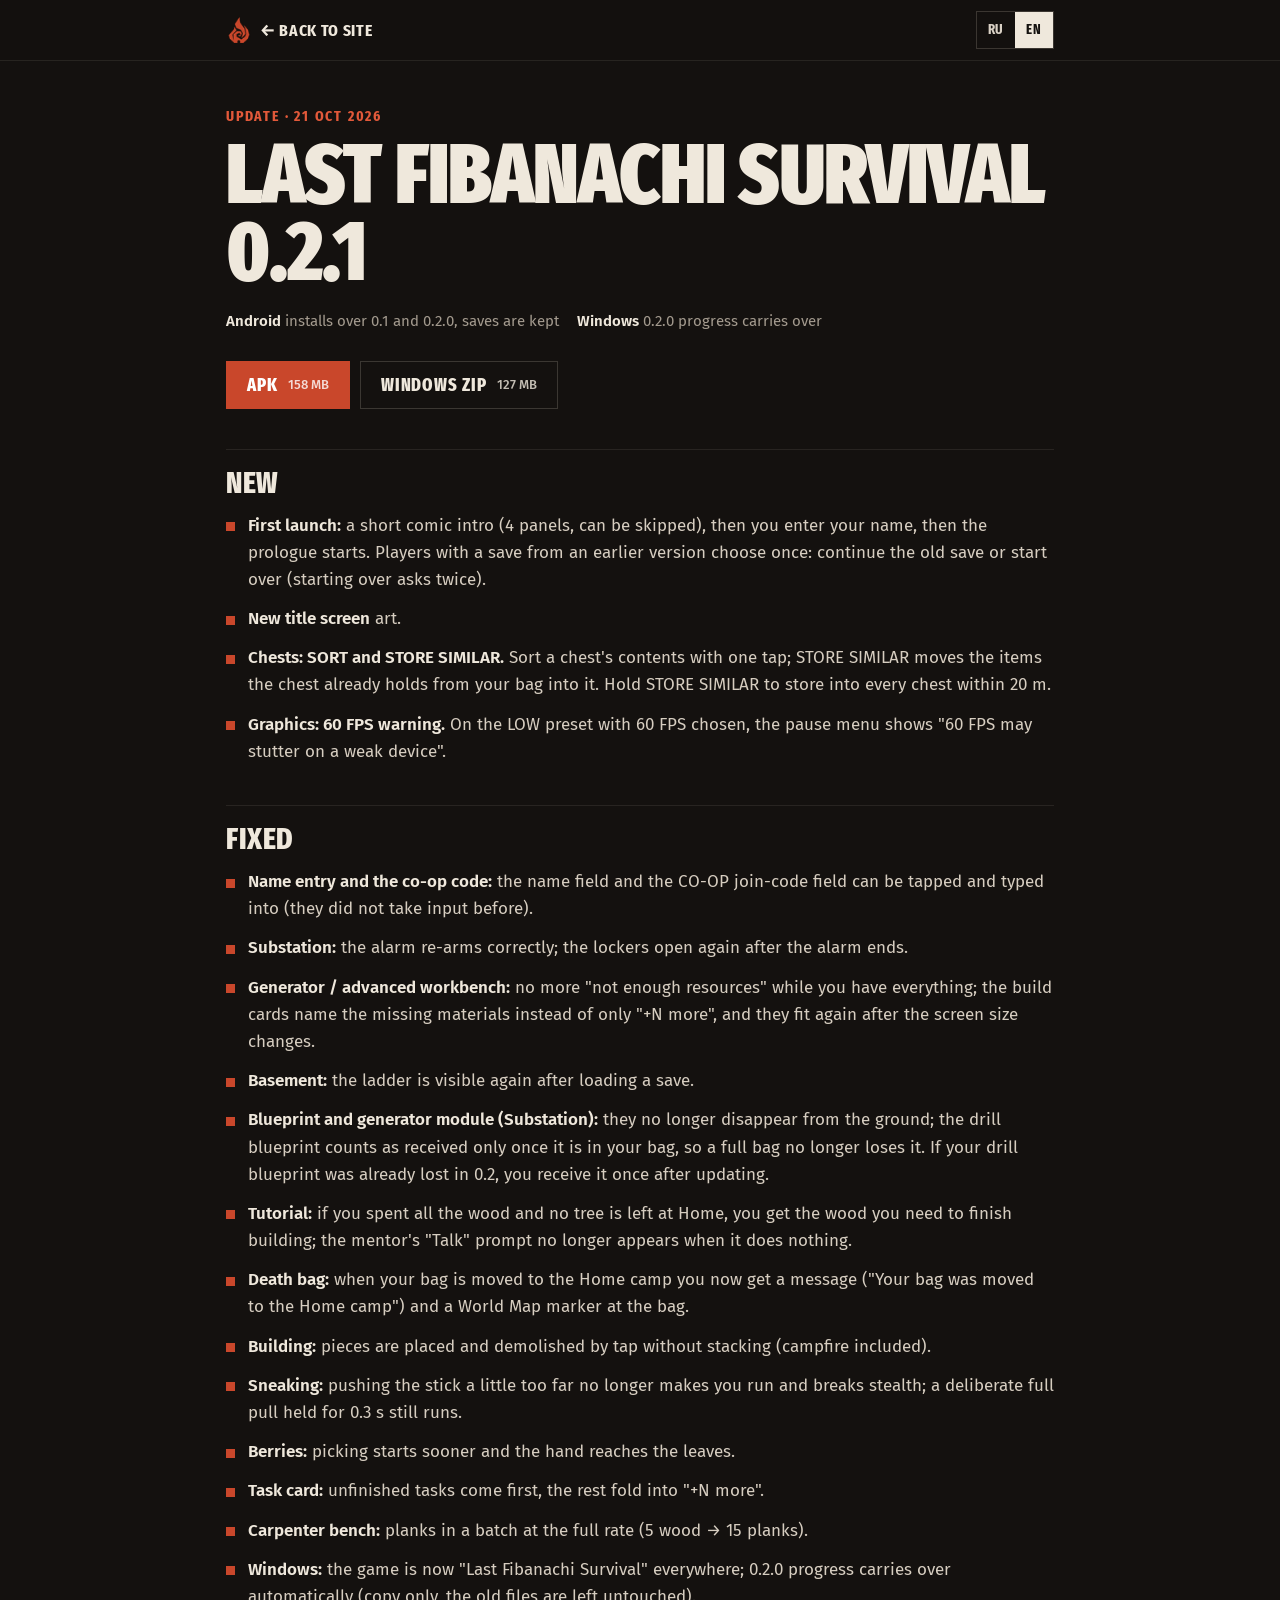
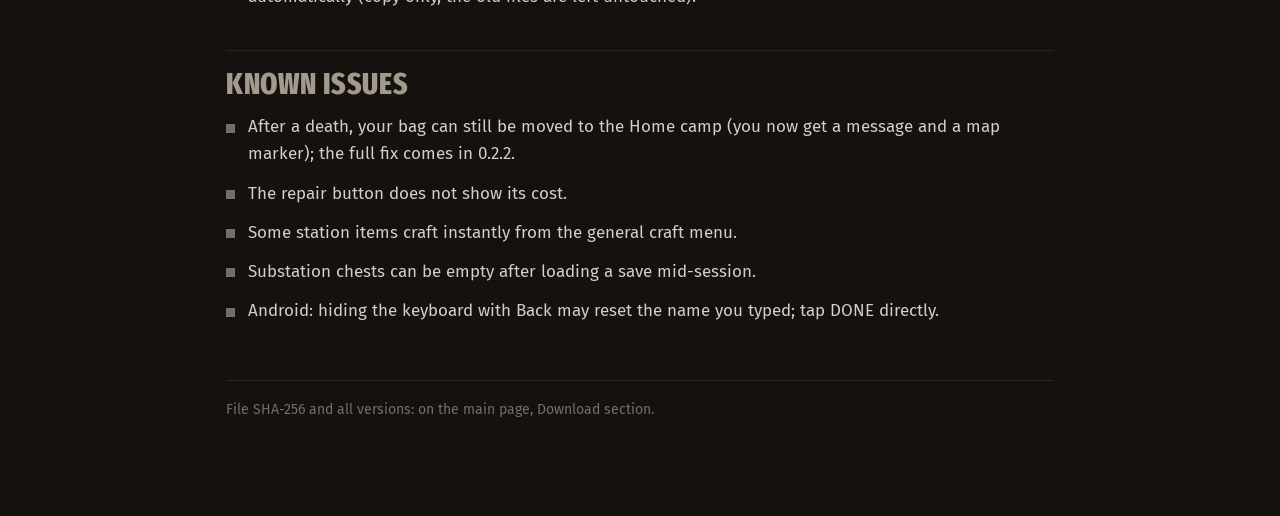
==== changelog-0.2.1.html @ 83b763fc "Add full 0.2.1 changelog page (RU/EN) and link it from news + versions Co-Authored-By: Claude Opus 5" ====
<!doctype html>
<html lang="ru">
<head>
<meta charset="utf-8">
<meta name="viewport" content="width=device-width, initial-scale=1, viewport-fit=cover">
<meta name="description" content="Last Fibanachi Survival 0.2.1: полный список изменений / full changelog.">
<meta name="theme-color" content="#14110f">
<link rel="icon" type="image/png" sizes="32x32" href="favicon-32.png">
<link rel="apple-touch-icon" href="apple-touch-icon.png">
<title>0.2.1 Changelog | Last Fibanachi Survival</title>
<link rel="preconnect" href="https://fonts.googleapis.com">
<link rel="preconnect" href="https://fonts.gstatic.com" crossorigin>
<link rel="stylesheet" href="https://fonts.googleapis.com/css2?family=Fira+Sans+Extra+Condensed:wght@500;700;800;900&family=Fira+Sans:wght@400;500;600&display=swap">
<style>
:root{--soot:#14110f;--concrete:#1d1a17;--slab:#26221e;--seam:rgba(236,226,212,.09);--seam-2:rgba(236,226,212,.18);--bone:#efe8dc;--ash:#a39a8e;--dust:#766e64;--rust:#c9472b;--rust-hi:#e2593a;--gas:#8fae5a;--display:"Fira Sans Extra Condensed","Arial Narrow",sans-serif;--body:"Fira Sans","Segoe UI",system-ui,sans-serif;color-scheme:dark}
*{box-sizing:border-box}
body{margin:0;background:var(--soot);color:var(--bone);font:400 17px/1.6 var(--body);-webkit-font-smoothing:antialiased}
a{color:inherit}
.bar{position:sticky;top:0;z-index:5;background:rgba(20,17,15,.92);backdrop-filter:blur(8px);border-bottom:1px solid var(--seam)}
.bar .in{max-width:860px;margin:0 auto;padding:0 16px;height:60px;display:flex;align-items:center;gap:16px}
.back{display:inline-flex;align-items:center;gap:8px;text-decoration:none;font:700 17px/1 var(--display);letter-spacing:.04em;text-transform:uppercase}
.back:hover{color:var(--rust-hi)}
.back img{width:26px;height:26px}
.lang{margin-left:auto;display:inline-flex;border:1px solid var(--seam-2)}
.lang button{font:700 14px/1 var(--display);letter-spacing:.06em;color:#d9d1c5;background:transparent;border:0;padding:0 11px;min-height:36px;cursor:pointer}
.lang button[aria-pressed="true"]{background:var(--bone);color:var(--soot)}
main{max-width:860px;margin:0 auto;padding:48px 16px 80px}
.kicker{font:700 15px/1 var(--display);letter-spacing:.12em;text-transform:uppercase;color:var(--rust-hi)}
h1{font:900 clamp(44px,9vw,84px)/.92 var(--display);text-transform:uppercase;margin:12px 0 18px;letter-spacing:-.01em}
.meta{color:var(--ash);font-size:15px;display:flex;flex-wrap:wrap;gap:6px 18px;margin-bottom:28px}
.meta b{color:var(--bone);font-weight:600}
.dl{display:flex;flex-wrap:wrap;gap:10px;margin:0 0 40px}
.btn{display:inline-flex;align-items:center;gap:10px;min-height:48px;padding:0 20px;font:800 18px/1 var(--display);letter-spacing:.05em;text-transform:uppercase;text-decoration:none;border:1px solid var(--seam-2)}
.btn.rust{background:var(--rust);border-color:var(--rust);color:#fff}
.btn:hover{border-color:var(--rust-hi)}
.btn small{font:500 13px/1 var(--body);opacity:.8;text-transform:none;letter-spacing:0}
h2{font:800 30px/1 var(--display);text-transform:uppercase;letter-spacing:.02em;margin:40px 0 14px;padding-top:18px;border-top:1px solid var(--seam)}
h2.known{color:var(--ash)}
ul{margin:0;padding:0;list-style:none;display:grid;gap:12px}
li{position:relative;padding-left:22px;color:#d6cdc0}
li::before{content:"";position:absolute;left:0;top:.62em;width:9px;height:9px;background:var(--rust)}
h2.known + ul li::before{background:var(--dust)}
li b{color:var(--bone);font-weight:600}
code{font:500 .9em/1 ui-monospace,Consolas,monospace;background:var(--slab);padding:2px 5px}
.foot{margin-top:56px;color:var(--dust);font-size:14px;border-top:1px solid var(--seam);padding-top:18px}
[data-l]{display:none}
html[lang="ru"] [data-l="ru"],html[lang="en"] [data-l="en"]{display:block}
html[lang="ru"] .meta[data-l="ru"],html[lang="en"] .meta[data-l="en"]{display:flex}
html[lang="ru"] span[data-l="ru"],html[lang="en"] span[data-l="en"]{display:inline}
@media (max-width:520px){body{font-size:16px}h2{font-size:26px}}
</style>
</head>
<body>
<header class="bar"><div class="in">
  <a class="back" href="./#versions"><img src="favicon-32.png" alt=""><span data-l="ru">← На сайт</span><span data-l="en">← Back to site</span></a>
  <div class="lang" role="group" aria-label="Language"><button type="button" data-set="ru" aria-pressed="true">RU</button><button type="button" data-set="en" aria-pressed="false">EN</button></div>
</div></header>
<main>
  <div class="kicker"><span data-l="ru">Обновление · 21.10.2026</span><span data-l="en">Update · 21 Oct 2026</span></div>
  <h1>Last Fibanachi Survival 0.2.1</h1>
  <div class="meta" data-l="ru"><span><b>Android</b> ставится поверх 0.1 и 0.2.0, сохранения остаются</span><span><b>Windows</b> прогресс 0.2.0 переносится сам</span></div>
  <div class="meta" data-l="en"><span><b>Android</b> installs over 0.1 and 0.2.0, saves are kept</span><span><b>Windows</b> 0.2.0 progress carries over</span></div>
  <div class="dl">
    <a class="btn rust" href="https://github.com/multiringcompany-sketch/fibanachi-site/releases/latest/download/LastFibanachiSurvival_Android.apk" download>APK <small>158 MB</small></a>
    <a class="btn" href="https://github.com/multiringcompany-sketch/fibanachi-site/releases/latest/download/LastFibanachiSurvival_Windows.zip" download>Windows ZIP <small>127 MB</small></a>
  </div>
  <section data-l="ru" lang="ru">
<h2>Новое</h2>
<ul>
<li><b>Первый запуск:</b> короткое комикс-вступление (4 кадра, можно пропустить), затем ввод имени, затем пролог. Если есть сохранение из прошлой версии — один раз выбираешь: продолжить его или начать заново (начать заново спрашивает дважды).</li>
<li><b>Новый титульный экран.</b></li>
<li><b>Сундуки: СОРТИРОВКА и «ПОЛОЖИТЬ ПОХОЖЕЕ».</b> Сортировка содержимого одним касанием; «Положить похожее» перекладывает из рюкзака то, что уже лежит в сундуке. Удерживай кнопку — и вещи разложатся по всем сундукам в радиусе 20 м.</li>
<li><b>Графика: предупреждение о 60 FPS.</b> На пресете LOW с выбранными 60 FPS в меню паузы появляется строка «60 FPS может тормозить на слабом устройстве».</li>
</ul>
<h2>Исправлено</h2>
<ul>
<li><b>Ввод имени и кода кооператива:</b> поле имени и поле кода для подключения к кооперативу снова принимают касание и ввод (раньше не реагировали).</li>
<li><b>Подстанция:</b> тревога корректно включается снова; шкафчики открываются после окончания тревоги.</li>
<li><b>Генератор / продвинутый верстак:</b> больше нет «не хватает ресурсов», когда всё есть; карточки постройки называют недостающие материалы, а не только «+N ещё», и снова помещаются после смены размера экрана.</li>
<li><b>Подвал:</b> лестница снова видна после загрузки сохранения.</li>
<li><b>Чертёж и модуль генератора (Подстанция):</b> больше не исчезают с земли; чертёж бура засчитывается, только когда он в рюкзаке, — полный рюкзак его больше не теряет. Если в 0.2 чертёж бура уже пропал, после обновления ты получишь его один раз.</li>
<li><b>Обучение:</b> если всё дерево потрачено и деревьев у Дома не осталось, ты получишь дерево, нужное для постройки; подсказка «Поговорить» у наставника больше не появляется, когда ничего не делает.</li>
<li><b>Рюкзак после смерти:</b> если рюкзак перенесён в домашний лагерь, появляется сообщение «Твой рюкзак перенесён в домашний лагерь» и метка рюкзака на карте мира.</li>
<li><b>Строительство:</b> постройки ставятся и разбираются касанием без наложения друг на друга (включая костёр).</li>
<li><b>Скрытность:</b> если чуть пересильно отвести стик, герой больше не срывается на бег и не теряет скрытность; осознанное полное отведение с удержанием 0,3 с по-прежнему включает бег.</li>
<li><b>Ягоды:</b> сбор начинается быстрее, рука дотягивается до листьев.</li>
<li><b>Карточка задач:</b> сначала невыполненные задачи, остальное сворачивается в «+N ещё».</li>
<li><b>Верстак плотника:</b> доски партией по полной норме (5 дерева → 15 досок).</li>
<li><b>Windows:</b> игра везде называется «Last Fibanachi Survival»; прогресс 0.2.0 переносится автоматически (только копирование, старые файлы не трогаются).</li>
</ul>
<h2 class="known">Известные проблемы</h2>
<ul>
<li>После смерти рюкзак всё ещё может оказаться в домашнем лагере (теперь есть сообщение и метка на карте); полное исправление — в 0.2.2.</li>
<li>Кнопка ремонта не показывает стоимость.</li>
<li>Некоторые предметы станков создаются мгновенно из общего меню крафта.</li>
<li>Сундуки на Подстанции могут быть пустыми после загрузки сохранения посреди игры.</li>
<li>Android: если скрыть клавиатуру кнопкой «Назад», введённое имя может сброситься; нажимай DONE сразу.</li>
</ul>
  </section>
  <section data-l="en" lang="en">
<h2>New</h2>
<ul>
<li><b>First launch:</b> a short comic intro (4 panels, can be skipped), then you enter your name, then the prologue starts. Players with a save from an earlier version choose once: continue the old save or start over (starting over asks twice).</li>
<li><b>New title screen</b> art.</li>
<li><b>Chests: SORT and STORE SIMILAR.</b> Sort a chest's contents with one tap; STORE SIMILAR moves the items the chest already holds from your bag into it. Hold STORE SIMILAR to store into every chest within 20 m.</li>
<li><b>Graphics: 60 FPS warning.</b> On the LOW preset with 60 FPS chosen, the pause menu shows "60 FPS may stutter on a weak device".</li>
</ul>
<h2>Fixed</h2>
<ul>
<li><b>Name entry and the co-op code:</b> the name field and the CO-OP join-code field can be tapped and typed into (they did not take input before).</li>
<li><b>Substation:</b> the alarm re-arms correctly; the lockers open again after the alarm ends.</li>
<li><b>Generator / advanced workbench:</b> no more "not enough resources" while you have everything; the build cards name the missing materials instead of only "+N more", and they fit again after the screen size changes.</li>
<li><b>Basement:</b> the ladder is visible again after loading a save.</li>
<li><b>Blueprint and generator module (Substation):</b> they no longer disappear from the ground; the drill blueprint counts as received only once it is in your bag, so a full bag no longer loses it. If your drill blueprint was already lost in 0.2, you receive it once after updating.</li>
<li><b>Tutorial:</b> if you spent all the wood and no tree is left at Home, you get the wood you need to finish building; the mentor's "Talk" prompt no longer appears when it does nothing.</li>
<li><b>Death bag:</b> when your bag is moved to the Home camp you now get a message ("Your bag was moved to the Home camp") and a World Map marker at the bag.</li>
<li><b>Building:</b> pieces are placed and demolished by tap without stacking (campfire included).</li>
<li><b>Sneaking:</b> pushing the stick a little too far no longer makes you run and breaks stealth; a deliberate full pull held for 0.3 s still runs.</li>
<li><b>Berries:</b> picking starts sooner and the hand reaches the leaves.</li>
<li><b>Task card:</b> unfinished tasks come first, the rest fold into "+N more".</li>
<li><b>Carpenter bench:</b> planks in a batch at the full rate (5 wood → 15 planks).</li>
<li><b>Windows:</b> the game is now "Last Fibanachi Survival" everywhere; 0.2.0 progress carries over automatically (copy only, the old files are left untouched).</li>
</ul>
<h2 class="known">Known issues</h2>
<ul>
<li>After a death, your bag can still be moved to the Home camp (you now get a message and a map marker); the full fix comes in 0.2.2.</li>
<li>The repair button does not show its cost.</li>
<li>Some station items craft instantly from the general craft menu.</li>
<li>Substation chests can be empty after loading a save mid-session.</li>
<li>Android: hiding the keyboard with Back may reset the name you typed; tap DONE directly.</li>
</ul>
  </section>
  <p class="foot"><span data-l="ru">SHA-256 файлов и все версии: на главной странице, раздел «Скачать».</span><span data-l="en">File SHA-256 and all versions: on the main page, Download section.</span></p>
</main>
<script>
(function(){
  function apply(l){document.documentElement.lang=l;document.querySelectorAll(".lang button").forEach(function(b){b.setAttribute("aria-pressed",String(b.dataset.set===l))});try{localStorage.setItem("lfs_lang",l)}catch(e){}}
  document.querySelectorAll(".lang button").forEach(function(b){b.addEventListener("click",function(){apply(b.dataset.set)})});
  var s="ru";try{var v=localStorage.getItem("lfs_lang");if(v==="ru"||v==="en")s=v;else if(!/^ru|^uk|^be|^kk/i.test(navigator.language||"ru"))s="en"}catch(e){}
  apply(s);
})();
</script>
</body>
</html>
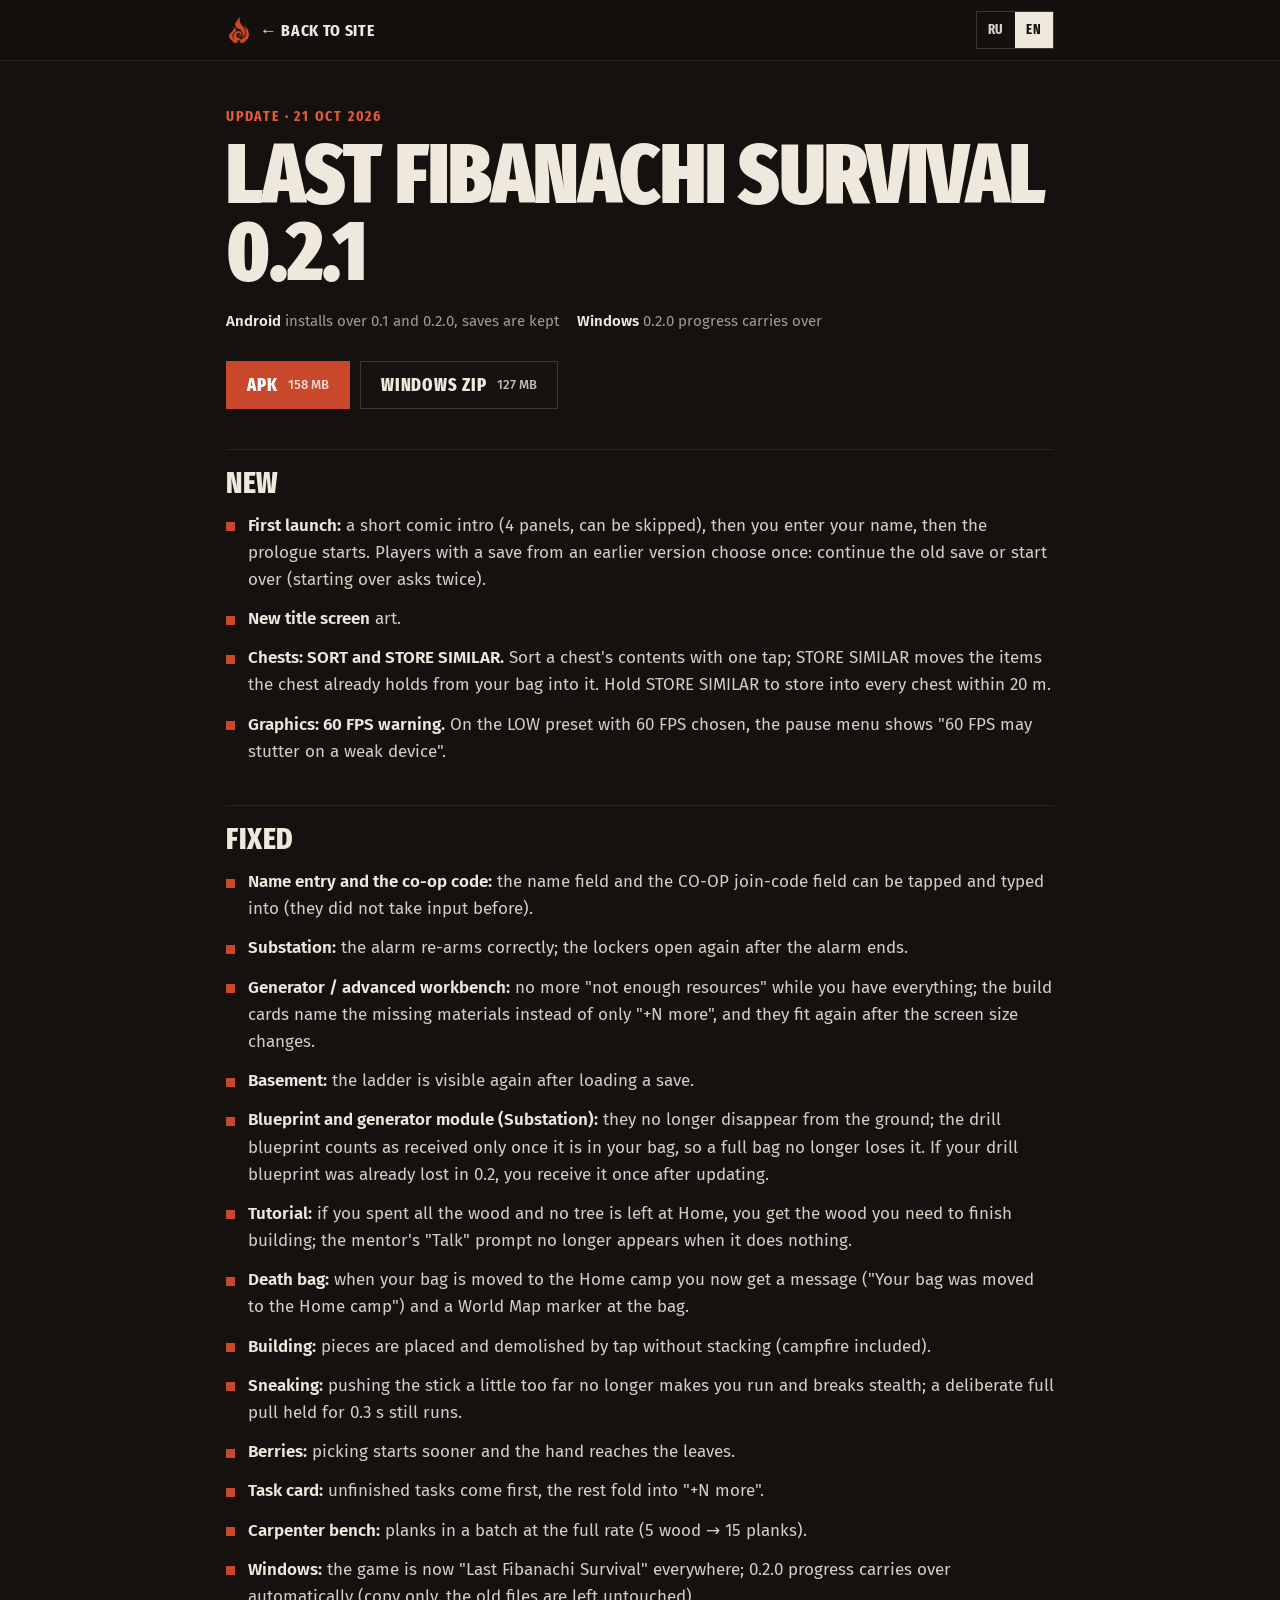
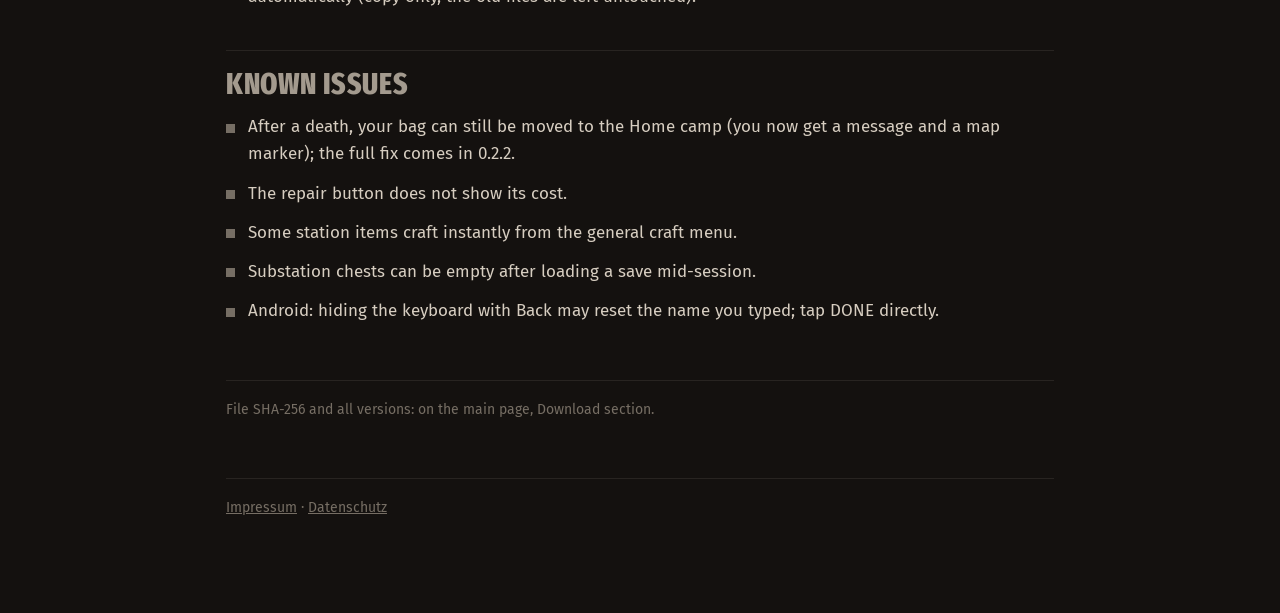
==== commit ecc4f0c6: "Legal + fixes: Impressum, Datenschutz, self-hosted fonts, working partner form (mailto), FAQ, mobile" ====
--- a/changelog-0.2.1.html
+++ b/changelog-0.2.1.html
@@ -5,12 +5,17 @@
 <meta name="viewport" content="width=device-width, initial-scale=1, viewport-fit=cover">
 <meta name="description" content="Last Fibanachi Survival 0.2.1: полный список изменений / full changelog.">
 <meta name="theme-color" content="#14110f">
+<meta property="og:title" content="Last Fibanachi Survival 0.2.1: полный список изменений">
+<meta property="og:image" content="https://fibanachi.com/img/og-changelog-021.jpg">
+<meta property="og:image:width" content="1200">
+<meta property="og:image:height" content="630">
+<meta property="og:url" content="https://fibanachi.com/changelog-0.2.1.html">
+<meta name="twitter:card" content="summary_large_image">
 <link rel="icon" type="image/png" sizes="32x32" href="favicon-32.png">
 <link rel="apple-touch-icon" href="apple-touch-icon.png">
 <title>0.2.1 Changelog | Last Fibanachi Survival</title>
-<link rel="preconnect" href="https://fonts.googleapis.com">
-<link rel="preconnect" href="https://fonts.gstatic.com" crossorigin>
-<link rel="stylesheet" href="https://fonts.googleapis.com/css2?family=Fira+Sans+Extra+Condensed:wght@500;700;800;900&family=Fira+Sans:wght@400;500;600&display=swap">
+<link rel="preload" href="fonts/fira-sans-extra-condensed-cyrillic-900-normal.woff2" as="font" type="font/woff2" crossorigin>
+<link rel="stylesheet" href="fonts/fonts.css">
 <style>
 :root{--soot:#14110f;--concrete:#1d1a17;--slab:#26221e;--seam:rgba(236,226,212,.09);--seam-2:rgba(236,226,212,.18);--bone:#efe8dc;--ash:#a39a8e;--dust:#766e64;--rust:#c9472b;--rust-hi:#e2593a;--gas:#8fae5a;--display:"Fira Sans Extra Condensed","Arial Narrow",sans-serif;--body:"Fira Sans","Segoe UI",system-ui,sans-serif;color-scheme:dark}
 *{box-sizing:border-box}
@@ -131,6 +136,7 @@
 </ul>
   </section>
   <p class="foot"><span data-l="ru">SHA-256 файлов и все версии: на главной странице, раздел «Скачать».</span><span data-l="en">File SHA-256 and all versions: on the main page, Download section.</span></p>
+  <p class="foot"><a href="impressum.html">Impressum</a> · <a href="datenschutz.html">Datenschutz</a></p>
 </main>
 <script>
 (function(){
--- a/fonts/fonts.css
+++ b/fonts/fonts.css
@@ -0,0 +1,15 @@
+/* Fira Sans + Fira Sans Extra Condensed, self-hosted (SIL OFL 1.1, see OFL.txt) */
+@font-face{font-family:'Fira Sans';font-style:normal;font-display:swap;font-weight:400;src:url(fira-sans-cyrillic-400-normal.woff2) format('woff2');unicode-range:U+0301,U+0400-045F,U+0490-0491,U+04B0-04B1,U+2116}
+@font-face{font-family:'Fira Sans';font-style:normal;font-display:swap;font-weight:400;src:url(fira-sans-latin-400-normal.woff2) format('woff2');unicode-range:U+0000-00FF,U+0131,U+0152-0153,U+02BB-02BC,U+02C6,U+02DA,U+02DC,U+0304,U+0308,U+0329,U+2000-206F,U+20AC,U+2122,U+2191,U+2193,U+2212,U+2215,U+FEFF,U+FFFD}
+@font-face{font-family:'Fira Sans';font-style:normal;font-display:swap;font-weight:500;src:url(fira-sans-cyrillic-500-normal.woff2) format('woff2');unicode-range:U+0301,U+0400-045F,U+0490-0491,U+04B0-04B1,U+2116}
+@font-face{font-family:'Fira Sans';font-style:normal;font-display:swap;font-weight:500;src:url(fira-sans-latin-500-normal.woff2) format('woff2');unicode-range:U+0000-00FF,U+0131,U+0152-0153,U+02BB-02BC,U+02C6,U+02DA,U+02DC,U+0304,U+0308,U+0329,U+2000-206F,U+20AC,U+2122,U+2191,U+2193,U+2212,U+2215,U+FEFF,U+FFFD}
+@font-face{font-family:'Fira Sans';font-style:normal;font-display:swap;font-weight:600;src:url(fira-sans-cyrillic-600-normal.woff2) format('woff2');unicode-range:U+0301,U+0400-045F,U+0490-0491,U+04B0-04B1,U+2116}
+@font-face{font-family:'Fira Sans';font-style:normal;font-display:swap;font-weight:600;src:url(fira-sans-latin-600-normal.woff2) format('woff2');unicode-range:U+0000-00FF,U+0131,U+0152-0153,U+02BB-02BC,U+02C6,U+02DA,U+02DC,U+0304,U+0308,U+0329,U+2000-206F,U+20AC,U+2122,U+2191,U+2193,U+2212,U+2215,U+FEFF,U+FFFD}
+@font-face{font-family:'Fira Sans Extra Condensed';font-style:normal;font-display:swap;font-weight:500;src:url(fira-sans-extra-condensed-cyrillic-500-normal.woff2) format('woff2');unicode-range:U+0301,U+0400-045F,U+0490-0491,U+04B0-04B1,U+2116}
+@font-face{font-family:'Fira Sans Extra Condensed';font-style:normal;font-display:swap;font-weight:500;src:url(fira-sans-extra-condensed-latin-500-normal.woff2) format('woff2');unicode-range:U+0000-00FF,U+0131,U+0152-0153,U+02BB-02BC,U+02C6,U+02DA,U+02DC,U+0304,U+0308,U+0329,U+2000-206F,U+20AC,U+2122,U+2191,U+2193,U+2212,U+2215,U+FEFF,U+FFFD}
+@font-face{font-family:'Fira Sans Extra Condensed';font-style:normal;font-display:swap;font-weight:700;src:url(fira-sans-extra-condensed-cyrillic-700-normal.woff2) format('woff2');unicode-range:U+0301,U+0400-045F,U+0490-0491,U+04B0-04B1,U+2116}
+@font-face{font-family:'Fira Sans Extra Condensed';font-style:normal;font-display:swap;font-weight:700;src:url(fira-sans-extra-condensed-latin-700-normal.woff2) format('woff2');unicode-range:U+0000-00FF,U+0131,U+0152-0153,U+02BB-02BC,U+02C6,U+02DA,U+02DC,U+0304,U+0308,U+0329,U+2000-206F,U+20AC,U+2122,U+2191,U+2193,U+2212,U+2215,U+FEFF,U+FFFD}
+@font-face{font-family:'Fira Sans Extra Condensed';font-style:normal;font-display:swap;font-weight:800;src:url(fira-sans-extra-condensed-cyrillic-800-normal.woff2) format('woff2');unicode-range:U+0301,U+0400-045F,U+0490-0491,U+04B0-04B1,U+2116}
+@font-face{font-family:'Fira Sans Extra Condensed';font-style:normal;font-display:swap;font-weight:800;src:url(fira-sans-extra-condensed-latin-800-normal.woff2) format('woff2');unicode-range:U+0000-00FF,U+0131,U+0152-0153,U+02BB-02BC,U+02C6,U+02DA,U+02DC,U+0304,U+0308,U+0329,U+2000-206F,U+20AC,U+2122,U+2191,U+2193,U+2212,U+2215,U+FEFF,U+FFFD}
+@font-face{font-family:'Fira Sans Extra Condensed';font-style:normal;font-display:swap;font-weight:900;src:url(fira-sans-extra-condensed-cyrillic-900-normal.woff2) format('woff2');unicode-range:U+0301,U+0400-045F,U+0490-0491,U+04B0-04B1,U+2116}
+@font-face{font-family:'Fira Sans Extra Condensed';font-style:normal;font-display:swap;font-weight:900;src:url(fira-sans-extra-condensed-latin-900-normal.woff2) format('woff2');unicode-range:U+0000-00FF,U+0131,U+0152-0153,U+02BB-02BC,U+02C6,U+02DA,U+02DC,U+0304,U+0308,U+0329,U+2000-206F,U+20AC,U+2122,U+2191,U+2193,U+2212,U+2215,U+FEFF,U+FFFD}
